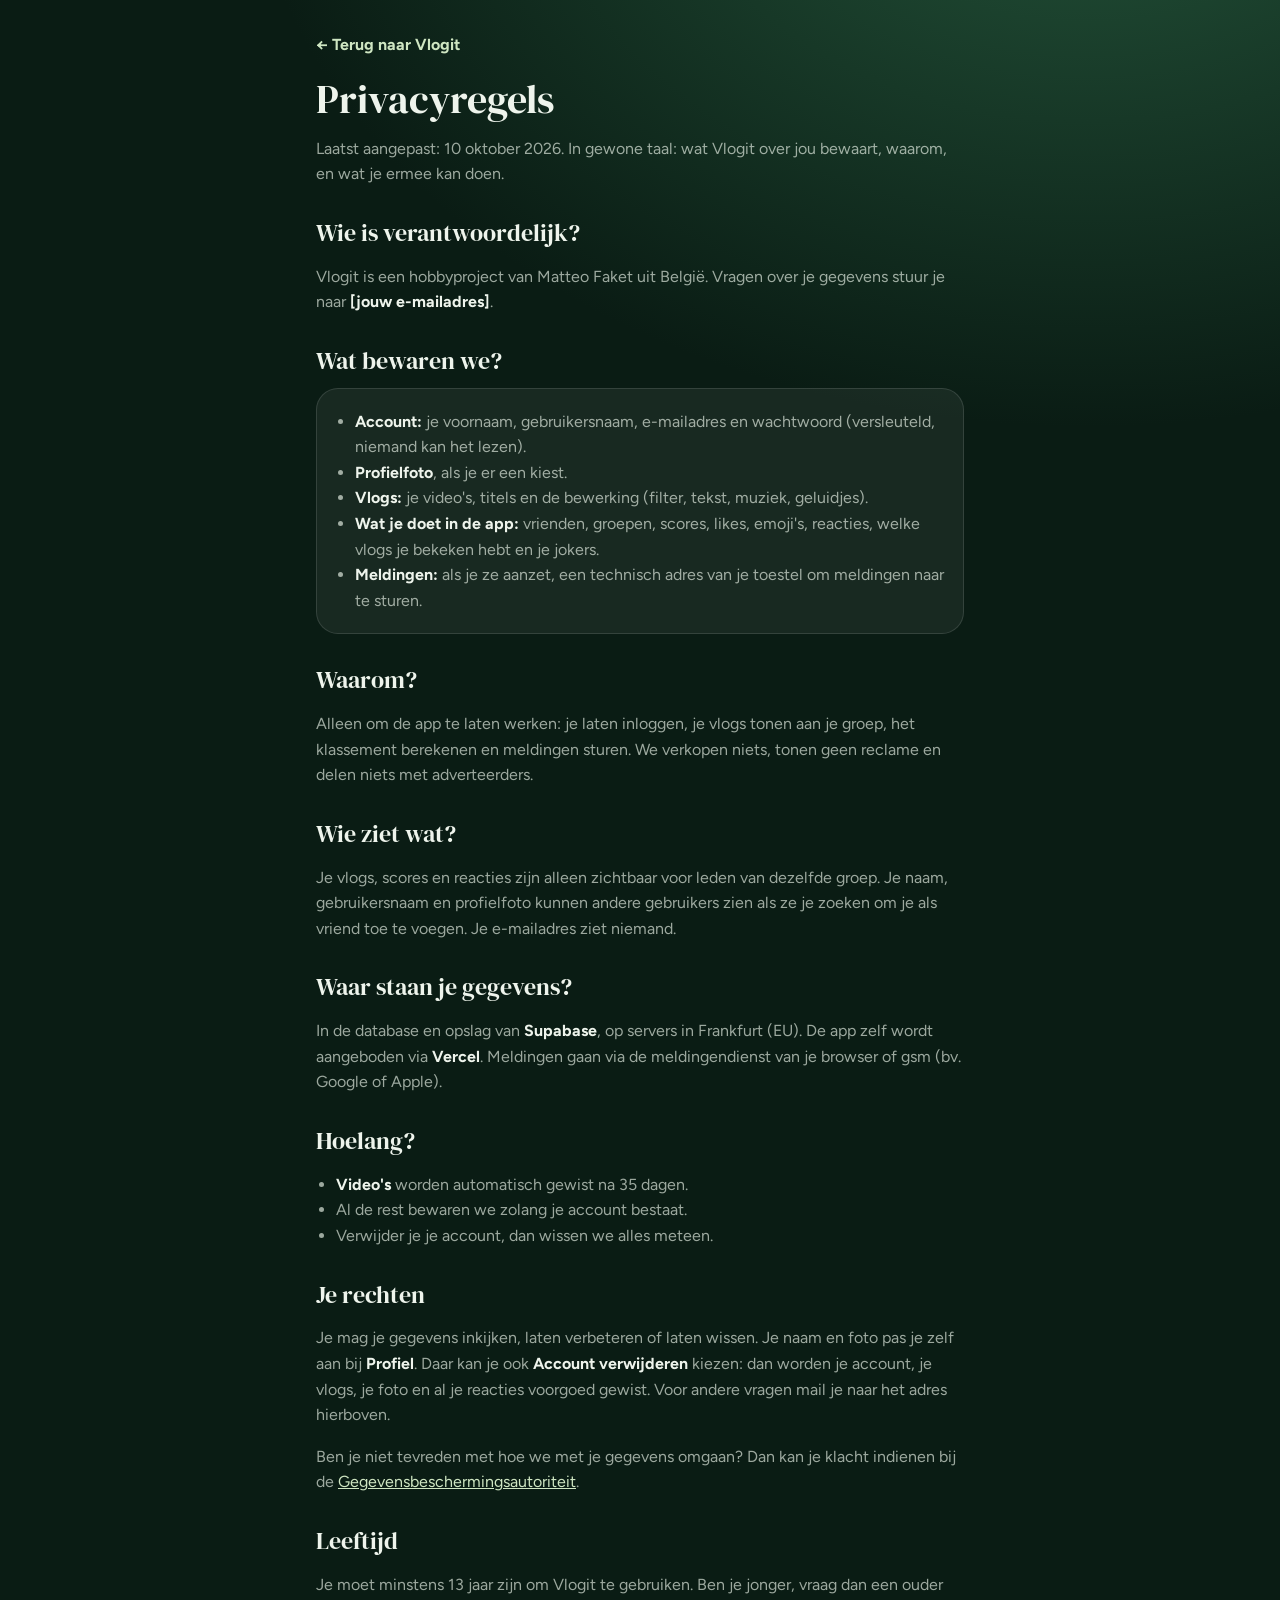
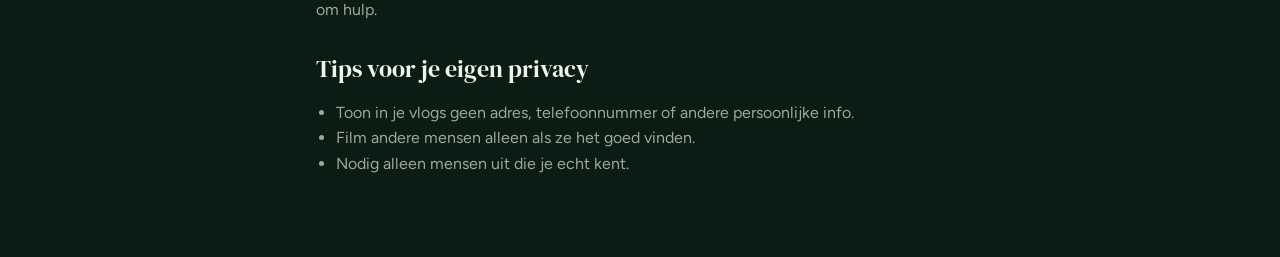
==== privacy.html @ 65f57c73 "Add files via upload" ====
<!doctype html>
<html lang="nl">
<head>
  <meta charset="utf-8">
  <meta name="viewport" content="width=device-width,initial-scale=1,viewport-fit=cover">
  <title>Privacy · Vlogit</title>
  <meta name="theme-color" content="#0a1c14">
  <link rel="icon" href="icon.svg" type="image/svg+xml">
  <link rel="stylesheet" href="https://fonts.googleapis.com/css2?family=DM+Serif+Display&family=Figtree:wght@400;600;700&display=swap">
  <style>
    :root{--bg:#0a1c14;--ink:#eef4ec;--muted:rgba(232,242,230,.66);--hot:#cfe6c2;--line:rgba(255,255,255,.12);--surface:rgba(255,255,255,.06);color-scheme:dark}
    *{box-sizing:border-box}
    body{margin:0;background:radial-gradient(110% 55% at 85% -10%,#24543a 0%,transparent 60%),var(--bg);color:var(--ink);font:16px/1.6 "Figtree",system-ui,sans-serif}
    main{max-width:680px;margin:0 auto;padding-inline:16px;padding-block:32px 64px}
    h1{font:400 40px/1.05 "DM Serif Display",Georgia,serif;margin:12px 0 8px}
    h2{font:400 24px/1.2 "DM Serif Display",Georgia,serif;margin:32px 0 8px}
    p,li{color:var(--muted)} b{color:var(--ink)}
    a{color:var(--hot)}
    .card{background:var(--surface);border:1px solid var(--line);border-radius:22px;padding:4px 18px;margin-top:12px}
    .back{display:inline-block;margin-bottom:8px;font-weight:700;text-decoration:none}
    ul{padding-left:20px}
  </style>
</head>
<body>
<main>
  <a class="back" href="/">← Terug naar Vlogit</a>
  <h1>Privacyregels</h1>
  <p>Laatst aangepast: 10 oktober 2026. In gewone taal: wat Vlogit over jou bewaart, waarom, en wat je ermee kan doen.</p>

  <h2>Wie is verantwoordelijk?</h2>
  <p>Vlogit is een hobbyproject van Matteo Faket uit België. Vragen over je gegevens stuur je naar <b id="contact">[jouw e-mailadres]</b>.</p>

  <h2>Wat bewaren we?</h2>
  <div class="card"><ul>
    <li><b>Account:</b> je voornaam, gebruikersnaam, e-mailadres en wachtwoord (versleuteld, niemand kan het lezen).</li>
    <li><b>Profielfoto</b>, als je er een kiest.</li>
    <li><b>Vlogs:</b> je video's, titels en de bewerking (filter, tekst, muziek, geluidjes).</li>
    <li><b>Wat je doet in de app:</b> vrienden, groepen, scores, likes, emoji's, reacties, welke vlogs je bekeken hebt en je jokers.</li>
    <li><b>Meldingen:</b> als je ze aanzet, een technisch adres van je toestel om meldingen naar te sturen.</li>
  </ul></div>

  <h2>Waarom?</h2>
  <p>Alleen om de app te laten werken: je laten inloggen, je vlogs tonen aan je groep, het klassement berekenen en meldingen sturen. We verkopen niets, tonen geen reclame en delen niets met adverteerders.</p>

  <h2>Wie ziet wat?</h2>
  <p>Je vlogs, scores en reacties zijn alleen zichtbaar voor leden van dezelfde groep. Je naam, gebruikersnaam en profielfoto kunnen andere gebruikers zien als ze je zoeken om je als vriend toe te voegen. Je e-mailadres ziet niemand.</p>

  <h2>Waar staan je gegevens?</h2>
  <p>In de database en opslag van <b>Supabase</b>, op servers in Frankfurt (EU). De app zelf wordt aangeboden via <b>Vercel</b>. Meldingen gaan via de meldingendienst van je browser of gsm (bv. Google of Apple).</p>

  <h2>Hoelang?</h2>
  <ul>
    <li><b>Video's</b> worden automatisch gewist na 35 dagen.</li>
    <li>Al de rest bewaren we zolang je account bestaat.</li>
    <li>Verwijder je je account, dan wissen we alles meteen.</li>
  </ul>

  <h2>Je rechten</h2>
  <p>Je mag je gegevens inkijken, laten verbeteren of laten wissen. Je naam en foto pas je zelf aan bij <b>Profiel</b>. Daar kan je ook <b>Account verwijderen</b> kiezen: dan worden je account, je vlogs, je foto en al je reacties voorgoed gewist. Voor andere vragen mail je naar het adres hierboven.</p>
  <p>Ben je niet tevreden met hoe we met je gegevens omgaan? Dan kan je klacht indienen bij de <a href="https://www.gegevensbeschermingsautoriteit.be" target="_blank" rel="noopener">Gegevensbeschermingsautoriteit</a>.</p>

  <h2>Leeftijd</h2>
  <p>Je moet minstens 13 jaar zijn om Vlogit te gebruiken. Ben je jonger, vraag dan een ouder om hulp.</p>

  <h2>Tips voor je eigen privacy</h2>
  <ul>
    <li>Toon in je vlogs geen adres, telefoonnummer of andere persoonlijke info.</li>
    <li>Film andere mensen alleen als ze het goed vinden.</li>
    <li>Nodig alleen mensen uit die je echt kent.</li>
  </ul>
</main>
</body>
</html>
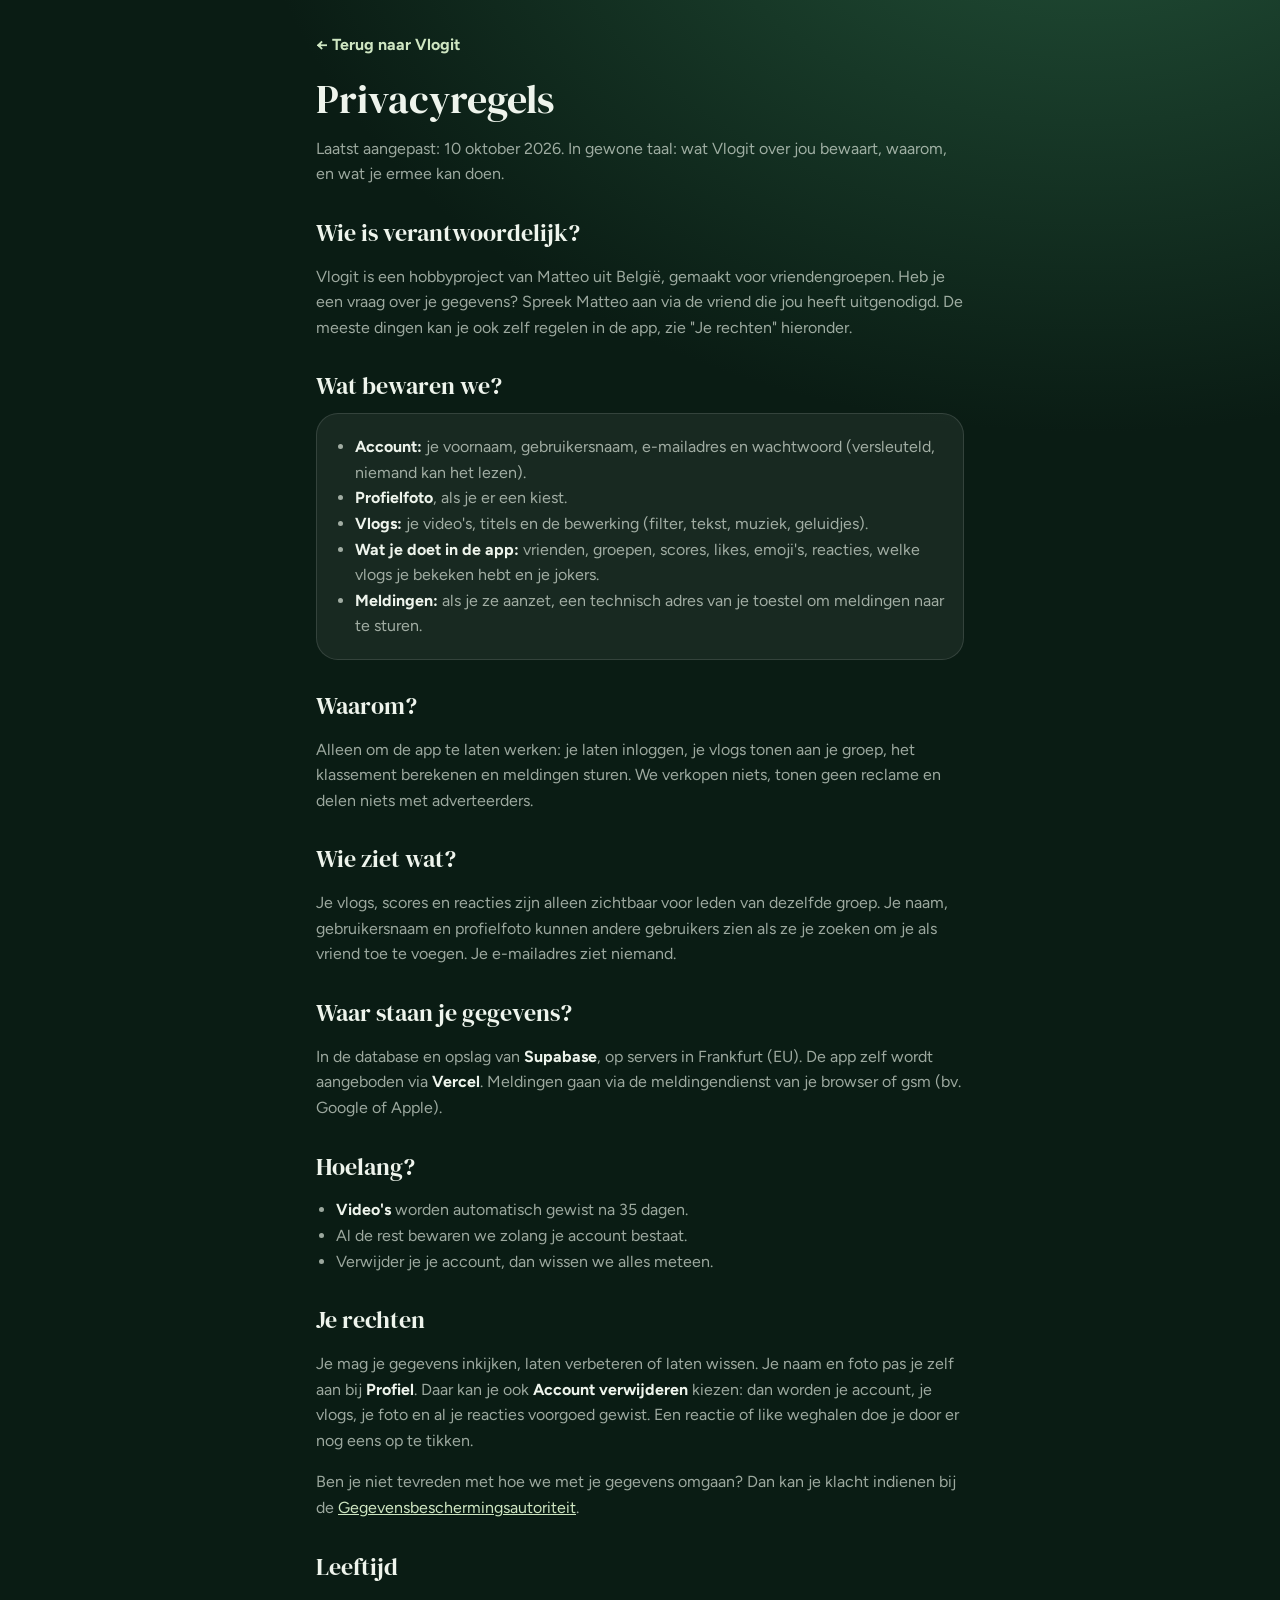
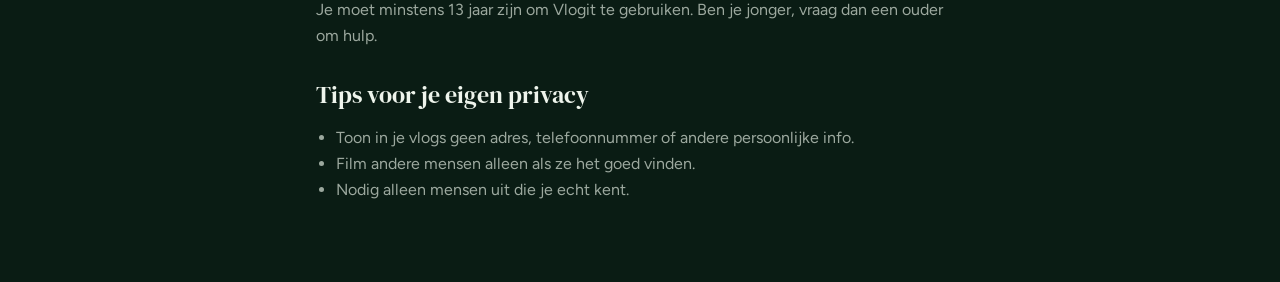
==== commit bdb5dde0: "Add files via upload" ====
--- a/privacy.html
+++ b/privacy.html
@@ -28,7 +28,7 @@
   <p>Laatst aangepast: 10 oktober 2026. In gewone taal: wat Vlogit over jou bewaart, waarom, en wat je ermee kan doen.</p>
 
   <h2>Wie is verantwoordelijk?</h2>
-  <p>Vlogit is een hobbyproject van Matteo Faket uit België. Vragen over je gegevens stuur je naar <b id="contact">[jouw e-mailadres]</b>.</p>
+  <p>Vlogit is een hobbyproject van Matteo uit België, gemaakt voor vriendengroepen. Heb je een vraag over je gegevens? Spreek Matteo aan via de vriend die jou heeft uitgenodigd. De meeste dingen kan je ook zelf regelen in de app, zie "Je rechten" hieronder.</p>
 
   <h2>Wat bewaren we?</h2>
   <div class="card"><ul>
@@ -56,7 +56,7 @@
   </ul>
 
   <h2>Je rechten</h2>
-  <p>Je mag je gegevens inkijken, laten verbeteren of laten wissen. Je naam en foto pas je zelf aan bij <b>Profiel</b>. Daar kan je ook <b>Account verwijderen</b> kiezen: dan worden je account, je vlogs, je foto en al je reacties voorgoed gewist. Voor andere vragen mail je naar het adres hierboven.</p>
+  <p>Je mag je gegevens inkijken, laten verbeteren of laten wissen. Je naam en foto pas je zelf aan bij <b>Profiel</b>. Daar kan je ook <b>Account verwijderen</b> kiezen: dan worden je account, je vlogs, je foto en al je reacties voorgoed gewist. Een reactie of like weghalen doe je door er nog eens op te tikken.</p>
   <p>Ben je niet tevreden met hoe we met je gegevens omgaan? Dan kan je klacht indienen bij de <a href="https://www.gegevensbeschermingsautoriteit.be" target="_blank" rel="noopener">Gegevensbeschermingsautoriteit</a>.</p>
 
   <h2>Leeftijd</h2>
